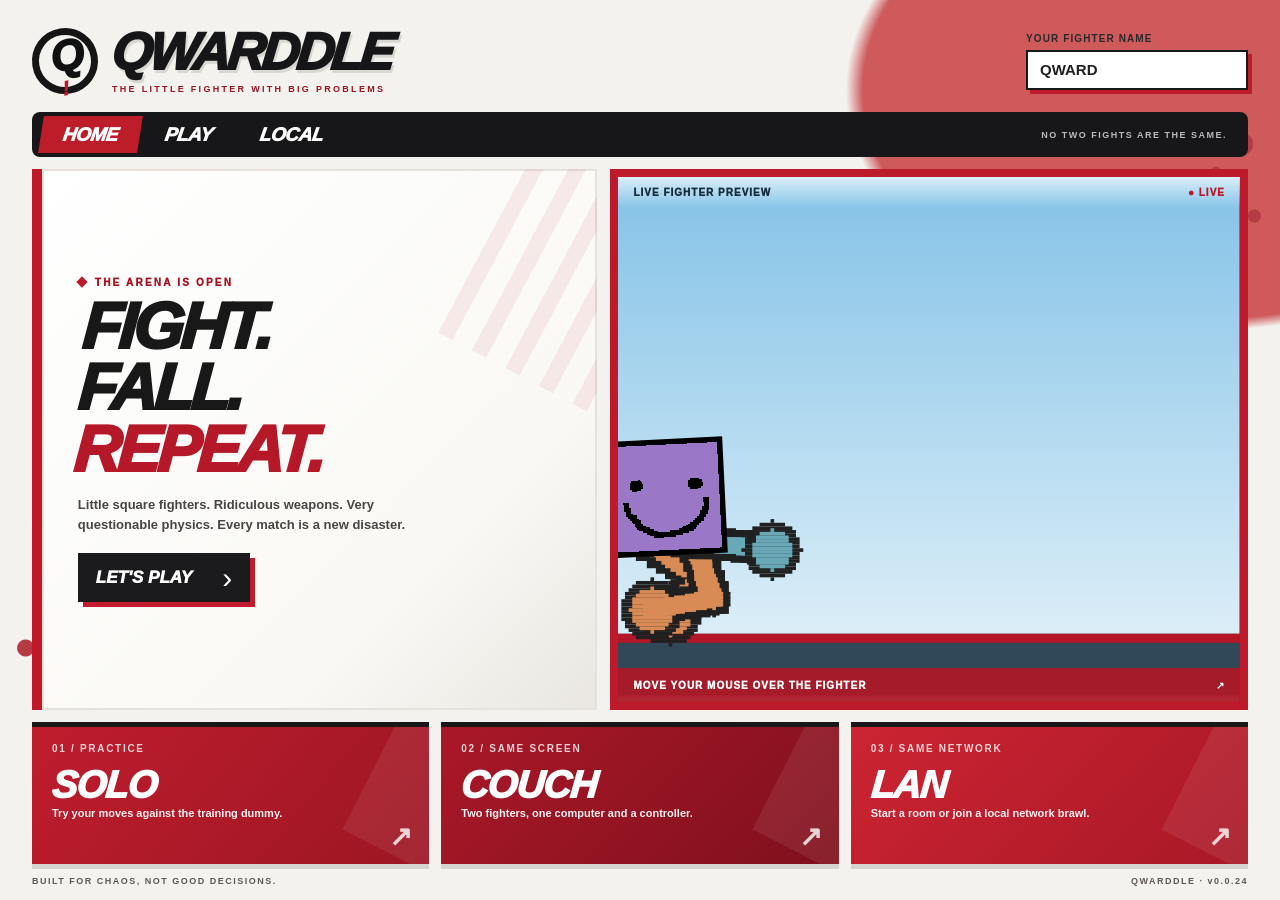
==== index.html @ f88a24ac "Refresh arcade menu and widen test plane with gradient sky and raised water" ====
<!doctype html>
<html lang="en">
<head>
  <meta charset="utf-8" />
  <meta name="viewport" content="width=device-width,initial-scale=1" />
  <title>QWARDDLE v0.0.24</title>
  <link rel="stylesheet" href="styles.css" />
  <link rel="stylesheet" href="menu-theme.css" />
</head>
<body>
  <canvas id="game" class="inactive"></canvas>


  <div id="menu" class="screenLayer menuLayer">
    <main class="menuShell">
      <header class="menuMasthead">
        <div class="menuIdentity">
          <span class="menuMark" aria-hidden="true">Q<span>!</span></span>
          <div>
            <div class="menuTitle">QWARDDLE</div>
            <div class="menuSubtitle">THE LITTLE FIGHTER WITH BIG PROBLEMS</div>
          </div>
        </div>
        <label class="nicknameField">
          <span>YOUR FIGHTER NAME</span>
          <input id="nicknameInput" type="text" maxlength="16" autocomplete="off" spellcheck="false" value="QWARD" />
        </label>
      </header>

      <nav class="menuNav" aria-label="Main navigation">
        <button id="menuHomeBtn" class="menuNavItem active" type="button" aria-current="page">HOME</button>
        <button id="playBtn" class="menuNavItem" type="button" data-i18n="ui.menu.play">PLAY</button>
        <button id="menuLocalBtn" class="menuNavItem" type="button">LOCAL</button>
        <span class="menuNavTag">NO TWO FIGHTS ARE THE SAME.</span>
      </nav>

      <section class="menuHero">
        <div class="menuHeroCopy">
          <p class="menuEyebrow"><span class="menuEyebrowDot"></span> THE ARENA IS OPEN</p>
          <h1>FIGHT.<br />FALL.<br /><span>REPEAT.</span></h1>
          <p class="menuHeroDescription">Little square fighters. Ridiculous weapons. Very questionable physics. Every match is a new disaster.</p>
          <button id="menuQuickPlayBtn" class="menuHeroAction" type="button">LET'S PLAY <span aria-hidden="true">›</span></button>
        </div>
        <section class="demoPanel" aria-label="Interactive fighter preview">
          <canvas id="menuDemo" aria-label="Animated Qwarddle fighter that follows your mouse"></canvas>
          <div class="demoTop"><span>LIVE FIGHTER PREVIEW</span><span class="demoLive">● LIVE</span></div>
          <div class="demoBottom">MOVE YOUR MOUSE OVER THE FIGHTER <span aria-hidden="true">↗</span></div>
        </section>
      </section>

      <section class="menuTiles" aria-label="Choose a way to fight">
        <button id="menuSoloBtn" class="menuTile" type="button">
          <span class="menuTileIndex">01 / PRACTICE</span>
          <span class="menuTileTitle">SOLO</span>
          <span class="menuTileDescription">Try your moves against the training dummy.</span>
          <span class="menuTileArrow" aria-hidden="true">↗</span>
        </button>
        <button id="menuCouchBtn" class="menuTile" type="button">
          <span class="menuTileIndex">02 / SAME SCREEN</span>
          <span class="menuTileTitle">COUCH</span>
          <span class="menuTileDescription">Two fighters, one computer and a controller.</span>
          <span class="menuTileArrow" aria-hidden="true">↗</span>
        </button>
        <button id="menuLanBtn" class="menuTile" type="button">
          <span class="menuTileIndex">03 / SAME NETWORK</span>
          <span class="menuTileTitle">LAN</span>
          <span class="menuTileDescription">Start a room or join a local network brawl.</span>
          <span class="menuTileArrow" aria-hidden="true">↗</span>
        </button>
      </section>

      <footer class="menuFooter"><span>BUILT FOR CHAOS, NOT GOOD DECISIONS.</span><span>QWARDDLE · v0.0.24</span></footer>
    </main>
  </div>

  <div id="modeScreen" class="screenLayer hidden">
    <main class="simpleScreen">
      <h1 data-i18n="ui.mode.title">PLAY</h1>
      <section class="modeGrid">
        <button id="singleBtn" class="modeCard available" data-i18n="ui.mode.solo">SOLO</button>
        <button id="localBtn" class="modeCard available" data-i18n="ui.mode.local">LOCAL</button>
        <button class="modeCard" disabled data-i18n="ui.mode.online">ONLINE</button>
      </section>
    </main>
  </div>

  <div id="localScreen" class="screenLayer hidden">
    <main class="simpleScreen">
      <h1>LOCAL</h1>
      <section class="localChoiceGrid">
        <button id="couchBtn" class="modeCard available">COUCH</button>
        <button id="lanBtn" class="modeCard available">LAN</button>
      </section>
      <p class="screenHint">COUCH uses one computer + controller. LAN uses two computers on the same network.</p>
    </main>
  </div>

  <div id="lanScreen" class="screenLayer hidden">
    <main class="lanShell">
      <header class="setupTop">
        <h1>LAN</h1>
        <button id="lanRefreshBtn" class="continueButton">REFRESH</button>
      </header>

      <section class="lanColumns">
        <section class="lanPanel">
          <h2>HOST GAME</h2>
          <label>ROOM NAME<input id="lanRoomName" maxlength="28" autocomplete="off" /></label>
          <label>PASSWORD <small>OPTIONAL</small><input id="lanHostPassword" maxlength="32" type="password" autocomplete="off" /></label>
          <button id="lanHostBtn" class="bigButton lanAction">HOST</button>
          <div id="lanHostStatus" class="lanStatus"></div>
        </section>

        <section class="lanPanel">
          <h2>JOIN GAME</h2>
          <label>PASSWORD <small>IF NEEDED</small><input id="lanJoinPassword" maxlength="32" type="password" autocomplete="off" /></label>
          <div id="lanRoomList" class="lanRoomList"></div>
          <div id="lanJoinStatus" class="lanStatus"></div>
        </section>
      </section>

      <p class="screenHint">Run <b>py lan_server.py</b> on the host, then open its printed LAN address on the second computer.</p>
    </main>
  </div>

  <div id="lanClientScreen" class="screenLayer hidden lanClientLayer">
    <video id="lanVideo" class="lanVideo" autoplay playsinline muted></video>
    <div class="lanClientHud">
      <span id="lanClientStatus">CONNECTING...</span>
      <span>WASD + MOUSE / LMB / RMB / Q / E</span>
    </div>
  </div>

  <div id="mapScreen" class="screenLayer hidden">
    <main class="mapShell">
      <header class="setupTop">
        <h1 data-i18n="ui.maps.title">MAP</h1>
        <button id="mapContinueBtn" class="continueButton" data-i18n="ui.maps.continue">CONTINUE</button>
      </header>
      <section id="mapItems" class="mapGrid"></section>
    </main>
  </div>

  <div id="customScreen" class="screenLayer hidden">
    <main class="customShell">
      <header class="customTop">
        <h1 data-i18n="ui.customize.title">CUSTOMIZE</h1>
        <button id="continueBtn" class="continueButton" data-i18n="ui.customize.continue">FIGHT</button>
      </header>

      <section class="customBody">
        <nav class="customTabs" aria-label="Customization categories">
          <button class="customTab active" data-tab="weapon" data-i18n="ui.customize.weapons">WEAPONS</button>
          <button class="customTab" data-tab="color" data-i18n="ui.customize.colors">COLORS</button>
          <button id="fighterSwitchBtn" class="customTab customFighterSwitch hidden" type="button">EDIT P2</button>
        </nav>

        <section class="customControls">
          <section id="customItems" class="customItems"></section>
          <aside id="weaponInfo" class="weaponInfo hidden"></aside>
        </section>

        <section class="customPreview"><canvas id="customDemo"></canvas></section>
      </section>
    </main>
  </div>

  <script src="src/utils.js"></script>
  <script src="src/config.js"></script>
  <script src="src/input/KeyboardInput.js"></script>
  <script src="src/input/PointerInput.js"></script>
  <script src="src/input/FighterController.js"></script>
  <script src="src/net/LanPeer.js"></script>
  <script src="src/world/MapRegistry.js"></script>
  <script src="src/world/Terrain.js"></script>
  <script src="src/player/ProceduralLeg.js"></script>
  <script src="src/player/ActiveBodySupport.js"></script>
  <script src="src/player/FloatingHand.js"></script>
  <script src="src/player/ProceduralArm.js"></script>
  <script src="src/combat/Balance.js"></script>
  <script src="src/combat/Weapon.js"></script>
  <script src="src/combat/Projectile.js"></script>
  <script src="src/combat/ProjectileSystem.js"></script>
  <script src="src/combat/WeaponMount.js"></script>
  <script src="src/combat/Revolver.js"></script>
  <script src="src/combat/Wand.js"></script>
  <script src="src/combat/Sake.js"></script>
  <script src="src/combat/Dagger.js"></script>
  <script src="src/combat/WeaponRegistry.js"></script>
  <script src="src/player/Player.js"></script>
  <script src="src/actors/Ragdoll.js"></script>
  <script src="src/game/FighterSlot.js"></script>
  <script src="src/game/RoundManager.js"></script>
  <script src="src/game/CameraEffects.js"></script>
  <script src="src/game/MenuDemo.js"></script>
  <script src="src/game/Language.js"></script>
  <script src="src/game/MapSelectionScreen.js"></script>
  <script src="src/game/CustomizationScreen.js"></script>
  <script src="src/game/Game.js"></script>
  <script src="src/game/App.js"></script>
  <script src="src/main.js"></script>
</body>
</html>
---- styles.css ----
:root{
  --bg:#343434;
  --game-cursor:url("data:image/svg+xml,%3Csvg xmlns='http://www.w3.org/2000/svg' width='20' height='20' viewBox='0 0 20 20'%3E%3Ccircle cx='10' cy='10' r='6.25' fill='%23ffffff' fill-opacity='.72' stroke='%23000000' stroke-width='2.2'/%3E%3C/svg%3E") 10 10,crosshair;
  --panel:#4a4a4a;
  --panel2:#626262;
  --light:#d6d6d6;
  --text:#f2f2f2;
  --dark:#1e1e1e;
}
*{box-sizing:border-box}
html,body{margin:0;height:100%;overflow:hidden;background:var(--bg);color:var(--text);font:14px Arial,Helvetica,sans-serif}
button{font:inherit;border:0;border-radius:0;color:inherit}
canvas,img{image-rendering:pixelated}
#game{position:fixed;inset:0;width:100vw;height:100vh;cursor:var(--game-cursor)}
#game.inactive{visibility:hidden}
.hidden{display:none!important}
.screenLayer{position:fixed;inset:0;z-index:20;background:var(--bg)}

/* beta menu */
.simpleMenu{height:100%;display:grid;grid-template-columns:minmax(380px,440px) minmax(420px,720px);gap:42px;align-items:center;justify-content:center;padding:36px}
.menuLeft{display:flex;flex-direction:column;gap:18px;min-width:0}
.menuTitle{font-size:clamp(44px,4vw,58px);font-weight:900;letter-spacing:-3px;line-height:.85;white-space:nowrap}
.nicknameField{display:flex;flex-direction:column;gap:6px;font-size:10px;font-weight:900;letter-spacing:1px;color:#bdbdbd}
.nicknameField input,.lanPanel input{height:42px;border:0;border-radius:0;background:#222;color:#f2f2f2;padding:0 10px;font:14px Arial,Helvetica,sans-serif;outline:2px solid #5a5a5a;outline-offset:-2px}
.nicknameField input:focus,.lanPanel input:focus{outline-color:#d8d8d8}
.bigButton{height:72px;background:#aaa;color:#202020;font-size:24px;font-weight:900;cursor:pointer}
.bigButton:hover{background:#d7d7d7}
.demoPanel{height:min(62vh,520px);background:#292929;overflow:hidden}
.demoPanel canvas,#customDemo{display:block;width:100%;height:100%}

/* mode */
.simpleScreen{width:min(760px,92vw);margin:0 auto;padding-top:14vh}
.simpleScreen h1,.customTop h1,.setupTop h1{margin:0 0 22px;font-size:42px;font-weight:900;letter-spacing:-1px}
.modeGrid{display:grid;grid-template-columns:repeat(3,1fr);gap:8px}
.modeCard{aspect-ratio:1;background:#595959;font-size:20px;font-weight:900;cursor:pointer}
.modeCard.available{background:#aaa;color:#202020}
.modeCard.available:hover{background:#ddd}
.modeCard:disabled{color:#858585;cursor:not-allowed}
.localChoiceGrid{display:grid;grid-template-columns:repeat(2,1fr);gap:8px}
.screenHint{margin:14px 0 0;color:#aaa;font-size:12px;line-height:1.45}
.lanShell{width:min(980px,94vw);height:100%;margin:0 auto;padding:30px 0;display:grid;grid-template-rows:auto minmax(0,1fr) auto;gap:18px}
.lanColumns{display:grid;grid-template-columns:repeat(2,minmax(0,1fr));gap:12px;min-height:0}
.lanPanel{background:#464646;padding:16px;display:flex;flex-direction:column;gap:12px;min-height:0}
.lanPanel h2{margin:0 0 4px;font-size:20px}
.lanPanel label{display:flex;flex-direction:column;gap:6px;font-size:10px;font-weight:900;letter-spacing:.8px;color:#c7c7c7}
.lanPanel small{font-size:8px;color:#8d8d8d}
.lanAction{height:52px;font-size:17px;margin-top:2px}
.lanStatus{min-height:18px;font:11px monospace;color:#d7d7d7}
.lanRoomList{display:flex;flex-direction:column;gap:7px;min-height:120px;overflow:auto}
.lanRoom{display:grid;grid-template-columns:minmax(0,1fr) auto;gap:10px;align-items:center;background:#565656;padding:10px}
.lanRoom:hover{background:#666}
.lanRoomTitle{font-size:12px;font-weight:900}
.lanRoomMeta{font-size:9px;color:#bcbcbc;margin-top:3px}
.lanJoinBtn{height:34px;padding:0 12px;background:#c7c7c7;color:#202020;font-size:11px;font-weight:900;cursor:pointer}
.lanJoinBtn:disabled{background:#777;color:#aaa;cursor:not-allowed}
.lanClientLayer{background:#111}
.lanVideo{position:absolute;inset:0;width:100%;height:100%;object-fit:contain;background:#111;cursor:var(--game-cursor)}
.lanClientHud{position:absolute;left:12px;right:12px;top:10px;display:flex;justify-content:space-between;gap:14px;pointer-events:none;font:11px monospace;color:#f2f2f2;text-shadow:2px 2px #111}

/* map selection */
.mapShell{width:min(980px,94vw);height:100%;margin:0 auto;padding:30px 0;display:grid;grid-template-rows:auto minmax(0,1fr);gap:18px}
.setupTop{display:flex;align-items:center;justify-content:space-between}
.setupTop h1{margin:0}
.mapGrid{display:grid;grid-template-columns:repeat(2,minmax(0,1fr));gap:12px;align-content:start}
.mapCard{background:#505050;padding:10px;text-align:left;cursor:pointer}
.mapCard:hover{background:#696969}
.mapCard.selected{outline:4px solid #ddd;outline-offset:-4px;background:#5d5d5d}
.mapThumb{display:block;width:100%;height:auto;background:#242a30}
.mapName{font-size:15px;font-weight:900;padding:10px 2px 2px}

/* customization */
.customShell{width:min(1120px,94vw);height:100%;margin:0 auto;padding:30px 0;display:grid;grid-template-rows:auto minmax(0,1fr);gap:18px}
.customTop{display:flex;align-items:center;justify-content:space-between}
.customTop h1{margin:0}
.continueButton{height:52px;min-width:150px;padding:0 24px;background:#b9b9b9;color:#202020;font-size:18px;font-weight:900;cursor:pointer}
.continueButton:hover{background:#e0e0e0}
.customBody{min-height:0;display:grid;grid-template-columns:102px 330px minmax(0,1fr);gap:10px}
.customTabs{display:flex;flex-direction:column;gap:7px;height:100%}
.customTab{height:66px;background:#575757;font-size:12px;font-weight:900;cursor:pointer}
.customTab.active{background:#ddd;color:#202020}
.customTab:hover{background:#aaa;color:#202020}
.customFighterSwitch{margin-top:auto}
.customControls{position:relative;align-self:start;min-height:120px}
.customItems{padding:0;min-height:0}
.customPreview{min-height:0;background:#292929;overflow:hidden}

/* weapon picker */
.weaponGrid{display:grid;grid-template-columns:repeat(3,96px);gap:9px;align-content:start}
.weaponTile{width:96px;height:96px;background:#5d5d5d;display:flex;align-items:center;justify-content:center;cursor:pointer;position:relative;overflow:visible}
.weaponTile.selected{outline:3px solid #ddd;outline-offset:-3px}
.weaponTile:hover{background:#818181;z-index:5}
.weaponTileSprite{display:block;max-width:68px;max-height:68px;pointer-events:none;transition:transform .08s linear}
.weaponTile:hover .weaponTileSprite,.weaponTile:focus .weaponTileSprite{transform:scale(1.28)}
.weaponInfo{position:fixed;left:0;top:0;width:270px;background:#202020;padding:11px;z-index:40;pointer-events:none}
.weaponInfoTitle{font-size:16px;font-weight:900;margin-bottom:5px}
.weaponInfoDescription{font-size:10px;line-height:1.3;color:#bbb;margin-bottom:9px}
.weaponInfoLabel{font-size:10px;font-weight:900;letter-spacing:1.2px;color:#8f8f8f;margin-bottom:7px}
.moveRow{display:grid;grid-template-columns:64px 1fr;gap:8px;padding:6px 0;border-top:1px solid #3d3d3d}
.moveInput{font-size:10px;font-weight:900;color:#ddd}
.moveRow strong{font-size:12px}
.moveDescription{font-size:9px;line-height:1.3;color:#aaa;margin-top:2px}

/* colors */
.itemCard{min-height:48px;background:#5d5d5d;color:#ddd;font-weight:900;font-size:11px;padding:8px;cursor:pointer}
.itemCard.selected{background:#ddd;color:#222}
.partSelector{display:grid;grid-template-columns:repeat(3,1fr);gap:6px;margin-bottom:10px}
.swatchGrid{display:grid;grid-template-columns:repeat(5,52px);gap:7px}
.swatch{width:52px;height:52px;cursor:pointer;position:relative}
.swatch.selected::after{content:"";position:absolute;inset:36%;background:#fff;mix-blend-mode:difference}

@media(max-width:850px){
  .simpleMenu{grid-template-columns:minmax(220px,300px) minmax(0,1fr);padding:18px;gap:18px}.menuTitle{font-size:42px;white-space:normal}
  .customShell{width:97vw;padding:14px 0}.customBody{grid-template-columns:82px 270px 1fr}
  .weaponGrid{grid-template-columns:repeat(2,96px)}.weaponInfo{width:250px}
  .swatchGrid{grid-template-columns:repeat(4,48px)}.swatch{width:48px;height:48px}
}

.weaponPlaceholder{width:64px;height:28px;position:relative;background:#c2c2c2}
.weaponPlaceholder::after{content:"";position:absolute;right:-16px;top:8px;width:20px;height:12px;background:#9b9b9b}
.weaponPlaceholder::before{content:"";position:absolute;left:10px;bottom:-15px;width:14px;height:20px;background:#8b8b8b}
@media(max-width:850px){.mapGrid{grid-template-columns:1fr}}

@media(max-width:760px){
  .lanColumns{grid-template-columns:1fr}
  .lanShell{overflow:auto}
  .localChoiceGrid{grid-template-columns:1fr}
}
---- menu-theme.css ----
/* QWARDDLE arcade menu theme: layout and presentation only.
   The original screen, canvas, and simulation architecture remains intact. */
#menu, #modeScreen, #localScreen, #lanScreen, #mapScreen, #customScreen {
  background:#f3f2ee;
  color:#202023;
}
#menu { overflow-y:auto; }
.menuLayer { isolation:isolate; }
.menuLayer::before {
  content:"";position:fixed;inset:0;z-index:-1;pointer-events:none;opacity:.82;
  background:
    radial-gradient(circle at 97% 16%,#aa1420 0 11px,transparent 12px),
    radial-gradient(circle at 95% 19%,#aa1420 0 4px,transparent 5px),
    radial-gradient(circle at 98% 24%,#aa1420 0 6px,transparent 7px),
    radial-gradient(circle at 2% 72%,#aa1420 0 8px,transparent 9px),
    radial-gradient(circle at 3% 68%,#aa1420 0 3px,transparent 4px),
    radial-gradient(ellipse at 94% 10%,#c6393d 0 20%,transparent 21%);
}
.menuShell {
  position:relative;z-index:1;
  width:min(1220px,calc(100% - 64px));min-height:100%;margin:0 auto;
  padding:22px 0 14px;display:grid;grid-template-rows:auto 45px minmax(285px,1fr) auto auto;gap:12px;
}
.menuMasthead {display:flex;align-items:center;justify-content:space-between;gap:24px;min-height:78px}
.menuIdentity{display:flex;align-items:center;gap:14px;min-width:0}
.menuMark{
  display:grid;place-items:center;flex:0 0 66px;height:66px;
  color:#111;border:7px solid #151515;border-radius:50%;
  font-size:43px;font-weight:1000;font-style:italic;letter-spacing:-5px;line-height:1;
  transform:rotate(-9deg);
}
.menuMark span{font-size:20px;color:#bd1727;align-self:start;margin-left:-7px;letter-spacing:0}
#menu .menuTitle{color:#161619;font:italic 1000 clamp(36px,4.1vw,64px)/.9 Arial,Helvetica,sans-serif;letter-spacing:-3.3px;transform:skewX(-6deg);white-space:nowrap;text-shadow:2px 3px 0 #d8d7d1}
.menuSubtitle{font-size:9px;font-weight:900;letter-spacing:2.3px;margin-top:8px;color:#991524}
#menu .nicknameField{width:222px;flex-shrink:0;color:#292929;font-weight:900;font-size:10px;letter-spacing:1.1px}
#menu .nicknameField input {
  height:40px;color:#202020;background:#fff;border:2px solid #191919;
  outline:0;box-shadow:4px 4px 0 #be1c2c;
  padding:0 12px;font-size:15px;font-weight:800;
}
#menu .nicknameField input:focus{outline:2px solid #ba1d2b;outline-offset:3px}
.menuNav{height:45px;display:flex;align-items:stretch;gap:3px;padding:4px 9px;background:#171719;border-radius:8px;overflow:hidden}
.menuNavItem{padding:0 22px;background:transparent;color:#fff;font-size:19px;font-style:italic;font-weight:1000;letter-spacing:-.4px;cursor:pointer;transform:skewX(-9deg);transition:background .12s,color .12s}
.menuNavItem:hover,.menuNavItem:focus-visible{background:#84202a}
.menuNavItem.active{background:#bd1c29;color:#fff}
.menuNavTag{margin-left:auto;align-self:center;color:#bbb;font-size:9px;font-weight:900;letter-spacing:1.5px;white-space:nowrap;padding-right:12px}
.menuHero{display:grid;grid-template-columns:.94fr 1.06fr;gap:13px;min-height:285px;min-width:0}
.menuHeroCopy{
  position:relative;overflow:hidden;padding:clamp(18px,2.8vw,38px);
  border-left:10px solid #be1829;background:linear-gradient(135deg,#fff 0%,#f9f8f4 72%,#e9e6e0 100%);
  display:flex;flex-direction:column;justify-content:center;align-items:flex-start;
  box-shadow:inset 0 0 0 2px #e5e2dc;
}
.menuHeroCopy::after{
  content:"";position:absolute;pointer-events:none;width:210px;height:300px;
  top:-80px;right:-90px;transform:rotate(28deg);
  background:repeating-linear-gradient(90deg,transparent 0 22px,rgba(182,21,39,.075) 22px 38px);
}
.menuEyebrow{display:flex;align-items:center;gap:9px;margin:0 0 8px;font-size:10px;font-weight:1000;letter-spacing:2.2px;color:#a61425}
.menuEyebrowDot{height:8px;width:8px;background:#bc1c29;transform:rotate(45deg)}
.menuHeroCopy h1{position:relative;margin:0;font-size:clamp(43px,5.1vw,75px);font-style:italic;font-weight:1000;line-height:.94;letter-spacing:-3.5px;transform:skewX(-4deg);color:#181818}
.menuHeroCopy h1 span{color:#b51829}
.menuHeroDescription{position:relative;max-width:350px;margin:15px 0 19px;color:#4a4544;font-size:13px;font-weight:600;line-height:1.5}
.menuHeroAction{min-height:49px;position:relative;display:flex;align-items:center;justify-content:space-between;gap:30px;padding:0 18px;background:#1b1b1d;color:#fff;font-size:17px;font-style:italic;font-weight:1000;cursor:pointer;box-shadow:5px 5px 0 #c21b2e;transition:transform .12s,box-shadow .12s}
.menuHeroAction span{font-size:30px;font-style:normal;font-weight:400;line-height:.7}
.menuHeroAction:hover{transform:translate(2px,2px);box-shadow:3px 3px 0 #c21b2e}
.menuHeroAction:focus-visible{outline:3px solid #c21b2e;outline-offset:4px}
#menu .demoPanel{
  position:relative;min-width:0;min-height:260px;height:auto;overflow:hidden;
  background:#a9d6eb;border:8px solid #bd1b2b;box-shadow:inset 0 0 0 3px #151515;
}
#menu .demoPanel canvas{position:absolute;inset:0;display:block;width:100%;height:100%}
.demoTop,.demoBottom{position:absolute;left:0;right:0;z-index:2;pointer-events:none;display:flex;align-items:center;justify-content:space-between;gap:8px;padding:10px 15px;font-size:10px;font-weight:1000;letter-spacing:1px}
.demoTop{top:0;color:#172c3a;background:linear-gradient(#f1f9fdcc,transparent)}
.demoLive{color:#b71b2a}
.demoBottom{bottom:0;color:#fff;background:#ad1927f0;min-height:34px}
.menuTiles{display:grid;grid-template-columns:repeat(3,minmax(0,1fr));gap:12px}
.menuTile{
  min-width:0;min-height:142px;position:relative;overflow:hidden;
  padding:16px 20px;display:flex;align-items:flex-start;flex-direction:column;text-align:left;
  border-top:5px solid #181719;background:linear-gradient(130deg,#bf1d2e,#9c1623);
  color:#fff;cursor:pointer;box-shadow:0 5px 0 #d7d4d0;transition:transform .13s,filter .13s;
}
.menuTile:nth-child(2){background:linear-gradient(135deg,#aa1829,#7f101c)}
.menuTile:nth-child(3){background:linear-gradient(135deg,#cc2432,#a91827)}
.menuTile::after{content:"";position:absolute;width:120px;height:190px;right:-70px;top:-50px;background:#ffffff13;transform:rotate(27deg);pointer-events:none}
.menuTile:hover{transform:translateY(-4px);filter:brightness(1.1)}
.menuTile:focus-visible{outline:3px solid #171719;outline-offset:3px}
.menuTileIndex{font-size:10px;letter-spacing:1.7px;font-weight:900;opacity:.8}
.menuTileTitle{margin:13px 0 3px;font:italic 1000 clamp(27px,3vw,40px)/.95 Arial,Helvetica,sans-serif;letter-spacing:-1px;transform:skewX(-5deg)}
.menuTileDescription{font-size:11px;line-height:1.4;max-width:235px;font-weight:600;opacity:.94}
.menuTileArrow{position:absolute;right:17px;bottom:11px;font-size:28px;font-weight:700;opacity:.8}
.menuFooter{display:flex;justify-content:space-between;align-items:center;gap:10px;color:#5f5857;font-size:9px;font-weight:900;letter-spacing:1.5px}

/* Keep the rest of the game setup screens visually related to the menu. */
#modeScreen,#localScreen,#mapScreen,#lanScreen,#customScreen{background-image:linear-gradient(155deg,#fff 0%,#f0efea 70%,#e8e4de 100%);overflow-y:auto}
.simpleScreen h1,.customTop h1,.setupTop h1{font-style:italic;letter-spacing:-2px}
.modeCard,.customTab,.mapCard,.itemCard,.weaponTile{transition:background .12s,transform .12s}
.modeCard{background:#232124;color:#f8f6f3;border-top:6px solid #a81a29}
.modeCard.available{background:#a81827;color:#fff}
.modeCard.available:hover{background:#d02735;color:#fff;transform:translateY(-3px)}
.modeCard:disabled{background:#d5d2cd;color:#85817c;border-top-color:#aaa5a0}
.continueButton,.bigButton,.lanJoinBtn{background:#b51b2b;color:#fff}
.continueButton:hover,.bigButton:hover,.lanJoinBtn:hover{background:#d12a38;color:#fff}
.lanPanel{background:#28262a;color:#fff;border-top:5px solid #b51b2b}
.lanRoom{background:#3c383b}
.lanRoom:hover{background:#50484a}
.lanRoomList{scrollbar-color:#b31a2a #333}
.screenHint{color:#585252}
.mapCard{background:#e3dfd9;color:#171719}
.mapCard:hover{background:#d9d2ca}
.mapCard.selected{background:#efd6d8;outline:4px solid #b51b2b}
.customTab{background:#e0dcd7;color:#1e1e1e}
.customTab.active,.customTab:hover{background:#b51b2b;color:#fff}
.weaponTile{background:#ddd8d1}
.weaponTile.selected{outline:3px solid #b51b2b}
.weaponTile:hover{background:#f0dfdc}
.itemCard{background:#ded9d2;color:#282525}
.itemCard.selected{background:#b51b2b;color:#fff}
.customPreview{border:6px solid #b51b2b}
.nicknameField input:focus-visible,.continueButton:focus-visible,.bigButton:focus-visible,.modeCard:focus-visible{outline:3px solid #171719;outline-offset:2px}
@media(max-width:900px){
  .menuShell{width:calc(100% - 36px);padding:18px 0 14px;grid-template-rows:auto 45px minmax(270px,1fr) auto auto}
  .menuNavTag{display:none}
  .menuHeroCopy{padding:22px}
  .menuHeroCopy h1{font-size:clamp(40px,6vw,62px)}
  .menuTile{padding:14px;min-height:145px}
}
@media(max-width:690px){
  .menuShell{display:flex;flex-direction:column;min-height:100%;gap:12px;padding:18px 0}
  .menuMasthead{align-items:flex-start;flex-wrap:wrap;gap:14px}
  .menuMark{width:54px;height:54px;flex-basis:54px;font-size:34px;border-width:6px}
  #menu .menuTitle{font-size:clamp(32px,9vw,49px)}
  .menuSubtitle{font-size:8px;letter-spacing:1.2px}
  #menu .nicknameField{width:100%;max-width:340px}
  .menuHero{display:flex;flex-direction:column;gap:12px}
  .menuHeroCopy{min-height:310px}
  .menuHeroCopy h1{font-size:clamp(52px,12vw,72px)}
  #menu .demoPanel{height:290px;min-height:290px}
  .menuTiles{grid-template-columns:1fr;gap:9px}
  .menuTile{min-height:119px;padding:12px 18px}
  .menuTileTitle{font-size:32px;margin:8px 0 3px}
  .menuFooter{flex-wrap:wrap}
}
@media(max-height:680px) and (min-width:691px){
  .menuShell{min-height:680px}
}
@media(prefers-reduced-motion:reduce){
  .menuTile,.menuHeroAction,.modeCard{transition:none}
}
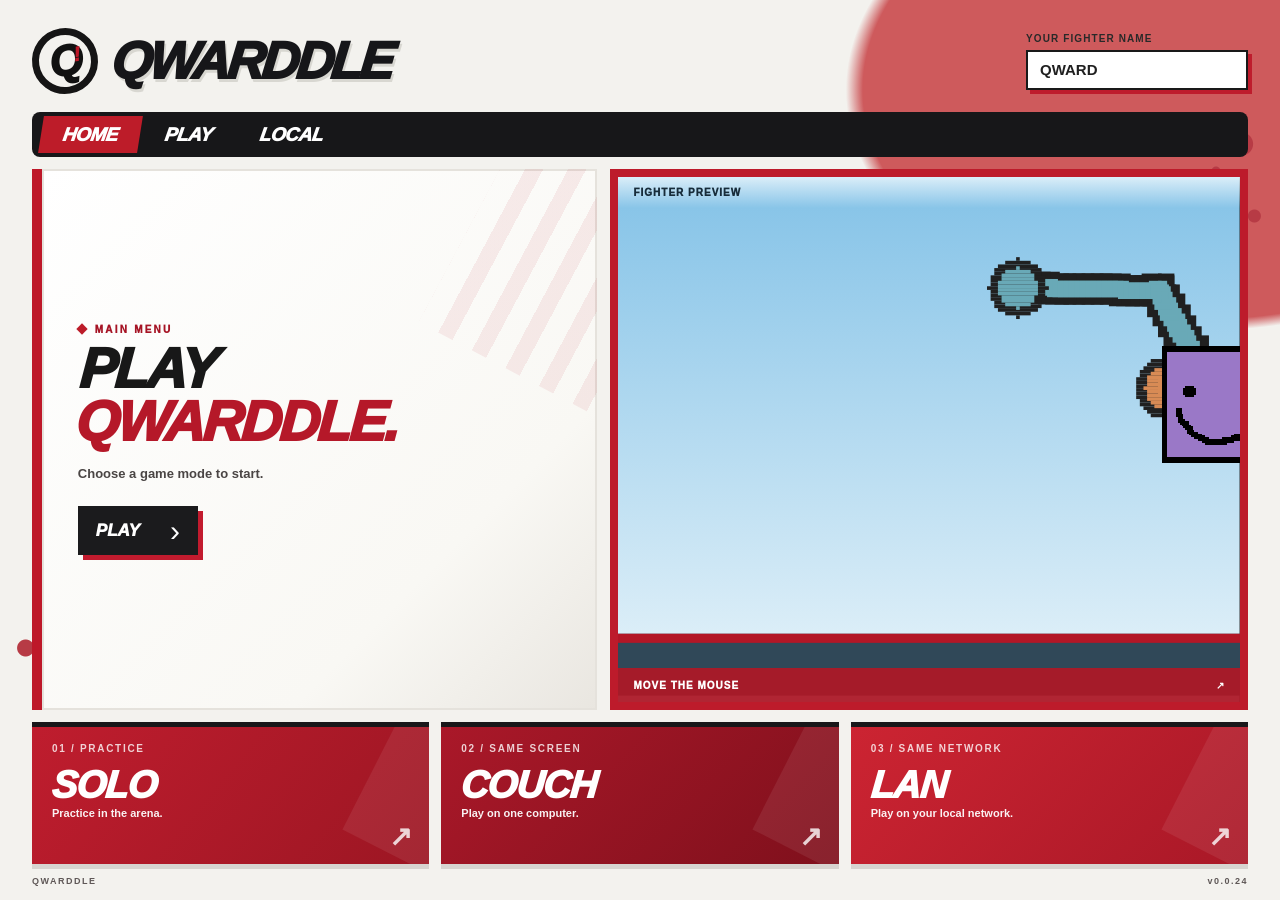
==== commit d80c1564: "Simplify menu copy, bound arena at shoreline and relax impact ragdolls" ====
--- a/index.html
+++ b/index.html
@@ -18,7 +18,7 @@
           <span class="menuMark" aria-hidden="true">Q<span>!</span></span>
           <div>
             <div class="menuTitle">QWARDDLE</div>
-            <div class="menuSubtitle">THE LITTLE FIGHTER WITH BIG PROBLEMS</div>
+            
           </div>
         </div>
         <label class="nicknameField">
@@ -31,20 +31,20 @@
         <button id="menuHomeBtn" class="menuNavItem active" type="button" aria-current="page">HOME</button>
         <button id="playBtn" class="menuNavItem" type="button" data-i18n="ui.menu.play">PLAY</button>
         <button id="menuLocalBtn" class="menuNavItem" type="button">LOCAL</button>
-        <span class="menuNavTag">NO TWO FIGHTS ARE THE SAME.</span>
+        
       </nav>
 
       <section class="menuHero">
         <div class="menuHeroCopy">
-          <p class="menuEyebrow"><span class="menuEyebrowDot"></span> THE ARENA IS OPEN</p>
-          <h1>FIGHT.<br />FALL.<br /><span>REPEAT.</span></h1>
-          <p class="menuHeroDescription">Little square fighters. Ridiculous weapons. Very questionable physics. Every match is a new disaster.</p>
-          <button id="menuQuickPlayBtn" class="menuHeroAction" type="button">LET'S PLAY <span aria-hidden="true">›</span></button>
+          <p class="menuEyebrow"><span class="menuEyebrowDot"></span> MAIN MENU</p>
+          <h1>PLAY<br /><span>QWARDDLE.</span></h1>
+          <p class="menuHeroDescription">Choose a game mode to start.</p>
+          <button id="menuQuickPlayBtn" class="menuHeroAction" type="button">PLAY <span aria-hidden="true">›</span></button>
         </div>
         <section class="demoPanel" aria-label="Interactive fighter preview">
           <canvas id="menuDemo" aria-label="Animated Qwarddle fighter that follows your mouse"></canvas>
-          <div class="demoTop"><span>LIVE FIGHTER PREVIEW</span><span class="demoLive">● LIVE</span></div>
-          <div class="demoBottom">MOVE YOUR MOUSE OVER THE FIGHTER <span aria-hidden="true">↗</span></div>
+          <div class="demoTop"><span>FIGHTER PREVIEW</span></div>
+          <div class="demoBottom">MOVE THE MOUSE <span aria-hidden="true">↗</span></div>
         </section>
       </section>
 
@@ -52,24 +52,24 @@
         <button id="menuSoloBtn" class="menuTile" type="button">
           <span class="menuTileIndex">01 / PRACTICE</span>
           <span class="menuTileTitle">SOLO</span>
-          <span class="menuTileDescription">Try your moves against the training dummy.</span>
+          <span class="menuTileDescription">Practice in the arena.</span>
           <span class="menuTileArrow" aria-hidden="true">↗</span>
         </button>
         <button id="menuCouchBtn" class="menuTile" type="button">
           <span class="menuTileIndex">02 / SAME SCREEN</span>
           <span class="menuTileTitle">COUCH</span>
-          <span class="menuTileDescription">Two fighters, one computer and a controller.</span>
+          <span class="menuTileDescription">Play on one computer.</span>
           <span class="menuTileArrow" aria-hidden="true">↗</span>
         </button>
         <button id="menuLanBtn" class="menuTile" type="button">
           <span class="menuTileIndex">03 / SAME NETWORK</span>
           <span class="menuTileTitle">LAN</span>
-          <span class="menuTileDescription">Start a room or join a local network brawl.</span>
+          <span class="menuTileDescription">Play on your local network.</span>
           <span class="menuTileArrow" aria-hidden="true">↗</span>
         </button>
       </section>
 
-      <footer class="menuFooter"><span>BUILT FOR CHAOS, NOT GOOD DECISIONS.</span><span>QWARDDLE · v0.0.24</span></footer>
+      <footer class="menuFooter"><span>QWARDDLE</span><span>v0.0.24</span></footer>
     </main>
   </div>
 
--- a/menu-theme.css
+++ b/menu-theme.css
@@ -24,12 +24,12 @@
 .menuMasthead {display:flex;align-items:center;justify-content:space-between;gap:24px;min-height:78px}
 .menuIdentity{display:flex;align-items:center;gap:14px;min-width:0}
 .menuMark{
-  display:grid;place-items:center;flex:0 0 66px;height:66px;
+  display:flex;align-items:center;justify-content:center;flex:0 0 66px;height:66px;
   color:#111;border:7px solid #151515;border-radius:50%;
   font-size:43px;font-weight:1000;font-style:italic;letter-spacing:-5px;line-height:1;
   transform:rotate(-9deg);
 }
-.menuMark span{font-size:20px;color:#bd1727;align-self:start;margin-left:-7px;letter-spacing:0}
+.menuMark span{font-size:20px;color:#bd1727;align-self:flex-start;margin-top:11px;margin-left:-3px;letter-spacing:0}
 #menu .menuTitle{color:#161619;font:italic 1000 clamp(36px,4.1vw,64px)/.9 Arial,Helvetica,sans-serif;letter-spacing:-3.3px;transform:skewX(-6deg);white-space:nowrap;text-shadow:2px 3px 0 #d8d7d1}
 .menuSubtitle{font-size:9px;font-weight:900;letter-spacing:2.3px;margin-top:8px;color:#991524}
 #menu .nicknameField{width:222px;flex-shrink:0;color:#292929;font-weight:900;font-size:10px;letter-spacing:1.1px}
@@ -148,3 +148,9 @@
 @media(prefers-reduced-motion:reduce){
   .menuTile,.menuHeroAction,.modeCard{transition:none}
 }
+
+/* Minimal copy pass: keep the Toribash-inspired structure, not the slogans. */
+#menu .menuHeroCopy h1{font-size:clamp(40px,4.4vw,65px);letter-spacing:-2.5px;overflow-wrap:anywhere}
+#menu .menuHeroDescription{margin:15px 0 23px}
+#menu .menuSubtitle:empty{display:none}
+#menu .menuNavTag:empty{display:none}
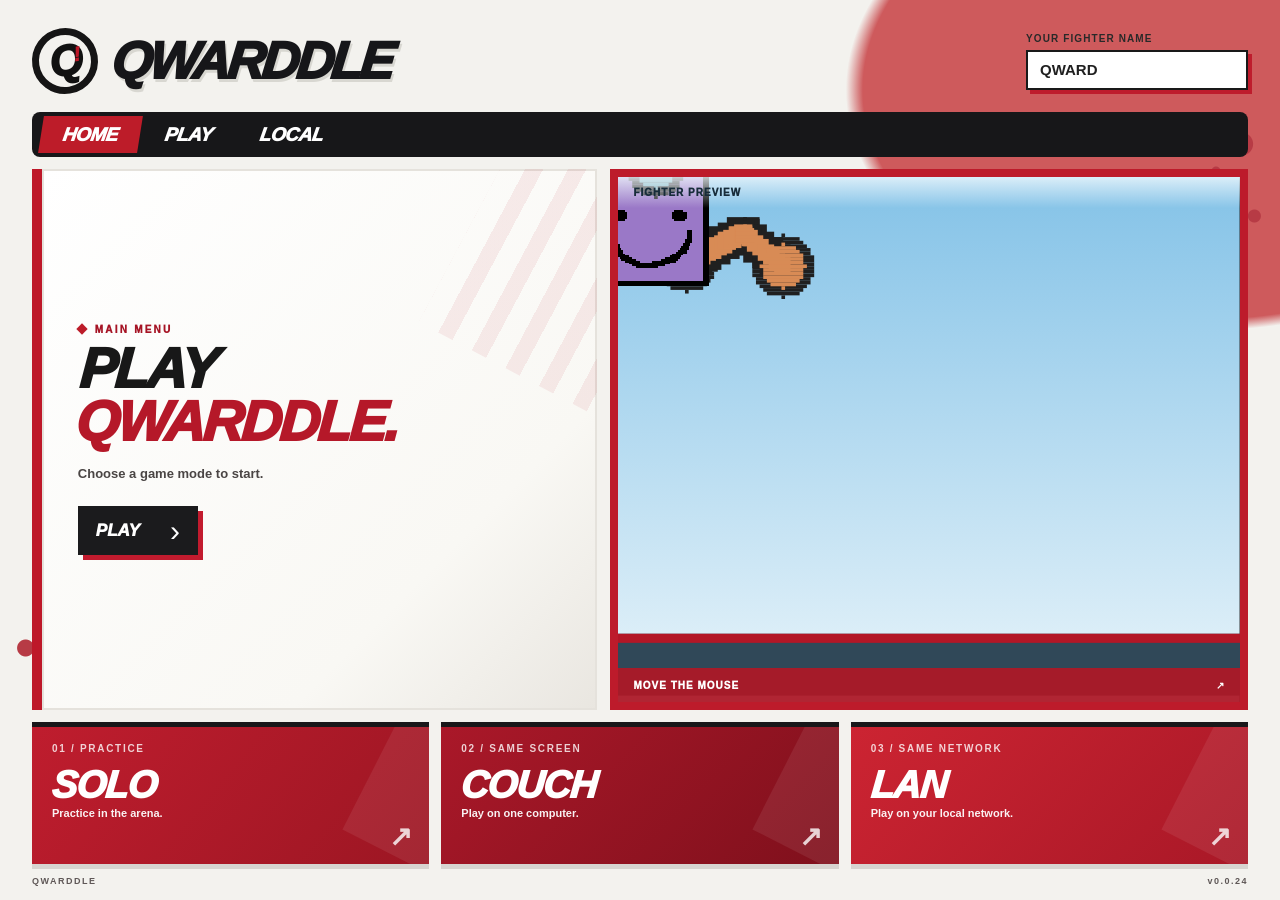
==== commit d37abd4f: "Mushroom M1-M3: integrate index.html" ====
--- a/index.html
+++ b/index.html
@@ -9,6 +9,7 @@
 </head>
 <body>
   <canvas id="game" class="inactive"></canvas>
+  <div id="dizzyOverlay" class="dizzyOverlay" aria-hidden="true"></div>
 
 
   <div id="menu" class="screenLayer menuLayer">
@@ -125,6 +126,7 @@
 
   <div id="lanClientScreen" class="screenLayer hidden lanClientLayer">
     <video id="lanVideo" class="lanVideo" autoplay playsinline muted></video>
+    <div id="lanDizzyOverlay" class="dizzyOverlay lanDizzyOverlay" aria-hidden="true"></div>
     <div class="lanClientHud">
       <span id="lanClientStatus">CONNECTING...</span>
       <span>WASD + MOUSE / LMB / RMB / Q / E</span>
@@ -186,6 +188,7 @@
   <script src="src/combat/Wand.js"></script>
   <script src="src/combat/Sake.js"></script>
   <script src="src/combat/Dagger.js"></script>
+  <script src="src/combat/Mushroom.js"></script>
   <script src="src/combat/WeaponRegistry.js"></script>
   <script src="src/player/Player.js"></script>
   <script src="src/actors/Ragdoll.js"></script>
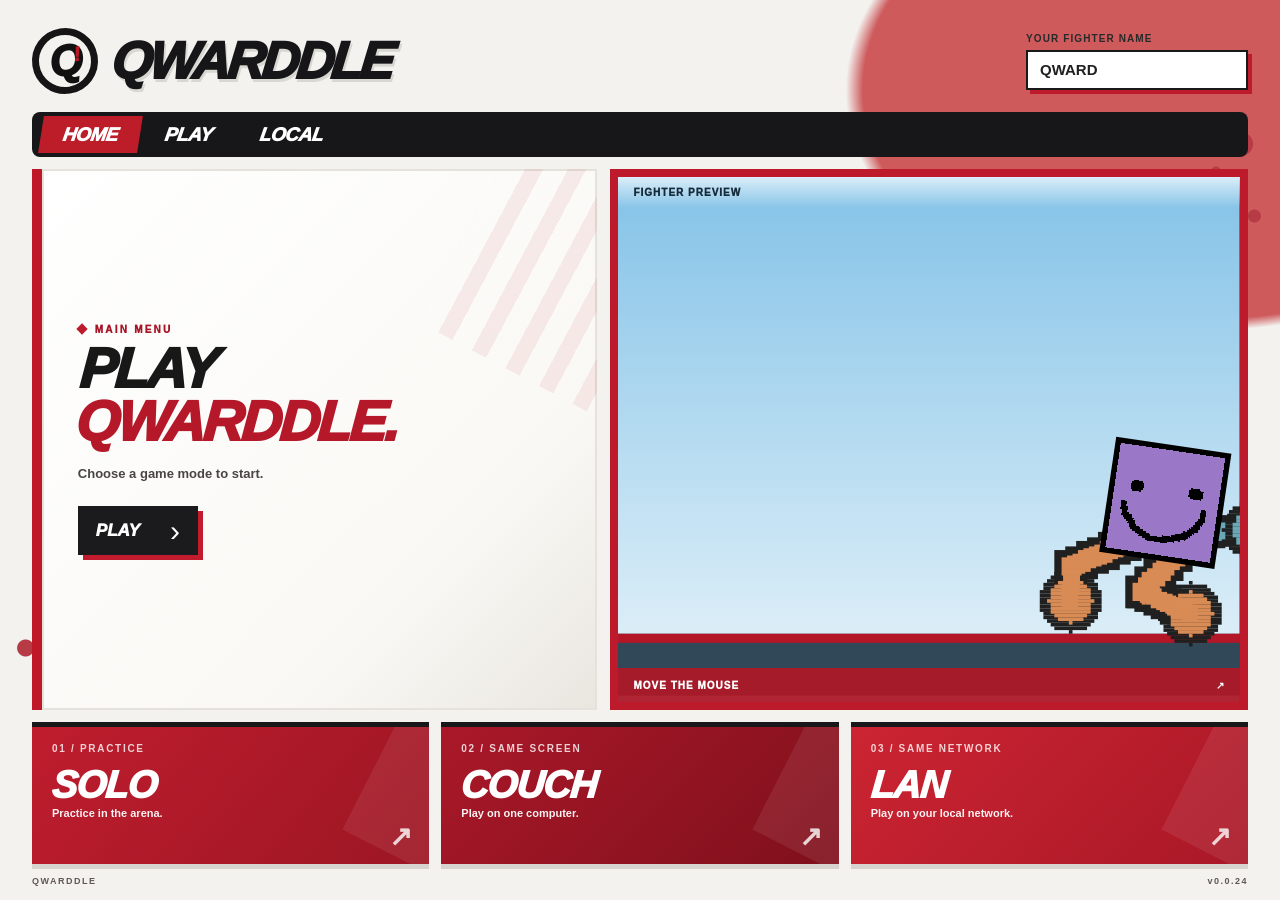
==== commit 8d18386a: "Add VS CPU setup and CPUController script to menu" ====
--- a/index.html
+++ b/index.html
@@ -79,9 +79,29 @@
       <h1 data-i18n="ui.mode.title">PLAY</h1>
       <section class="modeGrid">
         <button id="singleBtn" class="modeCard available" data-i18n="ui.mode.solo">SOLO</button>
+        <button id="vsCpuBtn" class="modeCard available" type="button">VS CPU</button>
         <button id="localBtn" class="modeCard available" data-i18n="ui.mode.local">LOCAL</button>
-        <button class="modeCard" disabled data-i18n="ui.mode.online">ONLINE</button>
-      </section>
+      </section>
+      <section id="cpuSettings" class="cpuSettings hidden" aria-label="CPU opponent settings">
+        <label>DIFFICULTY
+          <select id="cpuDifficulty">
+            <option value="easy">EASY</option>
+            <option value="normal" selected>NORMAL</option>
+            <option value="hard">HARD</option>
+          </select>
+        </label>
+        <label>CPU WEAPON
+          <select id="cpuWeapon">
+            <option value="mushroom" selected>MUSHROOM</option>
+            <option value="revolver">REVOLVER</option>
+            <option value="wand">WAND</option>
+            <option value="sake">SAKE</option>
+            <option value="dagger">DAGGER</option>
+          </select>
+        </label>
+        <button id="cpuStartBtn" class="continueButton" type="button">FIGHT CPU</button>
+      </section>
+      <p class="screenHint">SOLO: training dummy. VS CPU: an opponent that moves and fights.</p>
     </main>
   </div>
 
@@ -172,6 +192,7 @@
   <script src="src/input/KeyboardInput.js"></script>
   <script src="src/input/PointerInput.js"></script>
   <script src="src/input/FighterController.js"></script>
+  <script src="src/input/CPUController.js"></script>
   <script src="src/net/LanPeer.js"></script>
   <script src="src/world/MapRegistry.js"></script>
   <script src="src/world/Terrain.js"></script>
--- a/styles.css
+++ b/styles.css
@@ -125,3 +125,48 @@
   .lanShell{overflow:auto}
   .localChoiceGrid{grid-template-columns:1fr}
 }
+
+/* Client-only Mushroom nausea. Never baked into the host LAN video stream. */
+.dizzyOverlay {
+  position:fixed;inset:0;z-index:9;pointer-events:none;opacity:0;
+  background:
+    radial-gradient(ellipse at 50% 50%,transparent 36%,rgba(79,150,105,.48) 105%),
+    repeating-linear-gradient(117deg,rgba(170,108,198,.15) 0 14px,transparent 14px 85px);
+  filter:hue-rotate(0deg);
+  transform:scale(1.02);
+  will-change:transform,filter;
+}
+.dizzyOverlay.active {animation:mushroom-dizzy 2.4s ease-in-out infinite alternate}
+@keyframes mushroom-dizzy {
+  0% {transform:scale(1.02) translate(-0.35%,0.3%);filter:hue-rotate(-10deg)}
+  50% {transform:scale(1.04) translate(0.35%,-0.3%);filter:hue-rotate(8deg)}
+  100% {transform:scale(1.02) translate(-0.2%,0.2%);filter:hue-rotate(-6deg)}
+}
+.lanDizzyOverlay {position:absolute;z-index:1}
+.lanClientHud {z-index:2}
+@media(prefers-reduced-motion:reduce) {
+  .dizzyOverlay.active {animation:none;transform:none}
+}
+
+
+/* M4 purple-burst exposure. Independent of the light green dizziness tint. */
+.dizzyOverlay.purple {
+  background:
+    radial-gradient(ellipse at center,
+      rgba(178,105,227,.28) 0%,
+      rgba(158,68,219,.38) 44%,
+      rgba(87,27,135,.92) 100%),
+    repeating-linear-gradient(112deg,
+      rgba(235,194,255,.18) 0 12px,
+      transparent 12px 82px);
+}
+.dizzyOverlay.active.purple {
+  animation:mushroom-purple-pulse 1.8s ease-in-out infinite alternate;
+}
+@keyframes mushroom-purple-pulse {
+  0% {transform:scale(1.02) translate(-.25%,.2%);filter:hue-rotate(-5deg)}
+  100% {transform:scale(1.045) translate(.25%,-.2%);filter:hue-rotate(6deg)}
+}
+@media(prefers-reduced-motion:reduce) {
+  .dizzyOverlay.active.purple {animation:none;transform:none}
+}
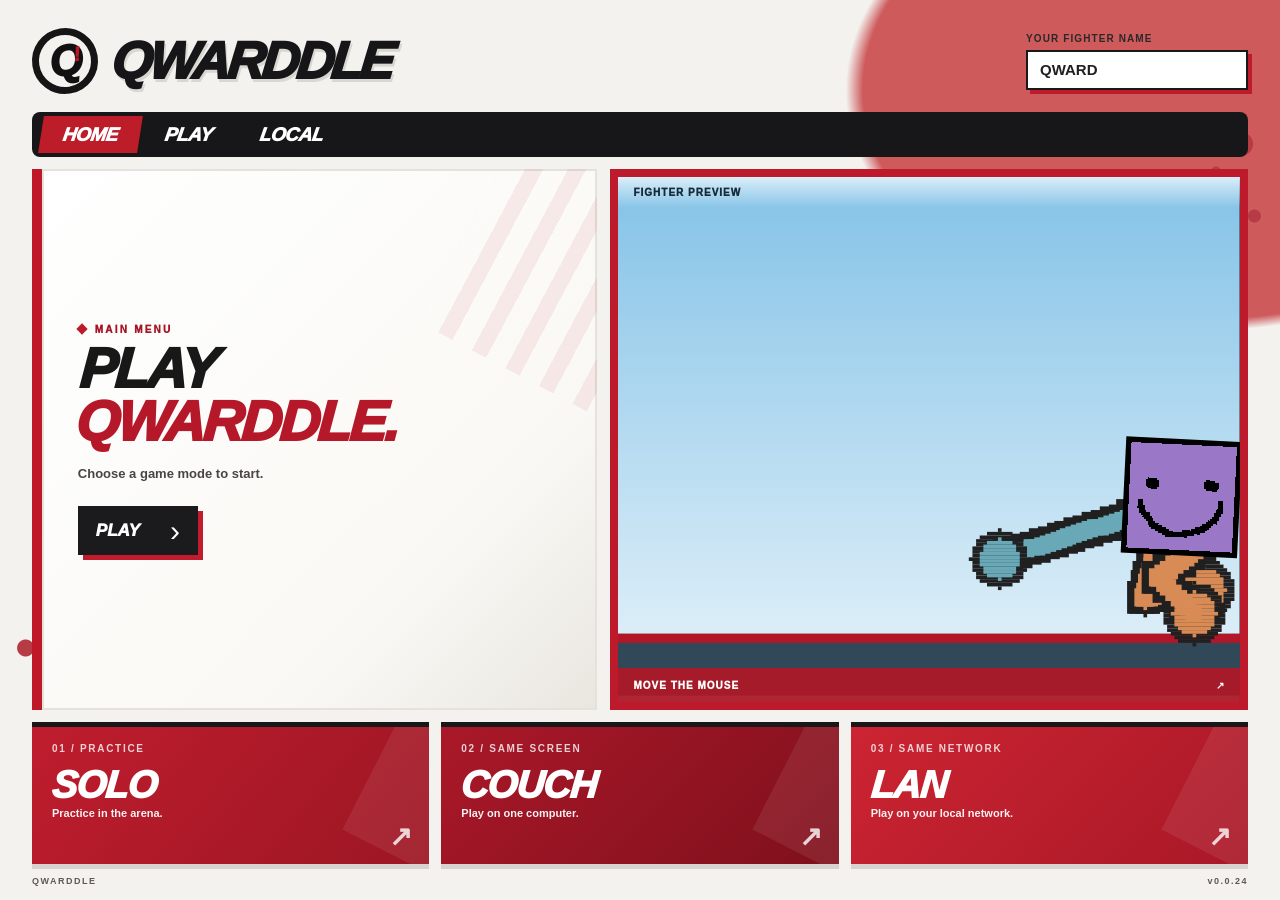
==== commit 76b81711: "Connect nausea WebGL postprocess to game canvas and LAN stream overlays" ====
--- a/index.html
+++ b/index.html
@@ -9,6 +9,7 @@
 </head>
 <body>
   <canvas id="game" class="inactive"></canvas>
+  <canvas id="gameNauseaWarp" class="nauseaWarp" aria-hidden="true"></canvas>
   <div id="dizzyOverlay" class="dizzyOverlay" aria-hidden="true"></div>
 
 
@@ -146,6 +147,7 @@
 
   <div id="lanClientScreen" class="screenLayer hidden lanClientLayer">
     <video id="lanVideo" class="lanVideo" autoplay playsinline muted></video>
+    <canvas id="lanNauseaWarp" class="nauseaWarp lanNauseaWarp" aria-hidden="true"></canvas>
     <div id="lanDizzyOverlay" class="dizzyOverlay lanDizzyOverlay" aria-hidden="true"></div>
     <div class="lanClientHud">
       <span id="lanClientStatus">CONNECTING...</span>
@@ -216,6 +218,7 @@
   <script src="src/game/FighterSlot.js"></script>
   <script src="src/game/RoundManager.js"></script>
   <script src="src/game/CameraEffects.js"></script>
+  <script src="src/game/NauseaWarp.js"></script>
   <script src="src/game/MenuDemo.js"></script>
   <script src="src/game/Language.js"></script>
   <script src="src/game/MapSelectionScreen.js"></script>
--- a/styles.css
+++ b/styles.css
@@ -170,3 +170,27 @@
 @media(prefers-reduced-motion:reduce) {
   .dizzyOverlay.active.purple {animation:none;transform:none}
 }
+
+
+/* Actual full-screen distortion. Source image comes from the Canvas2D game or
+   WebRTC video and is UV-warped on a transparent-to-input WebGL canvas.
+   Existing green/purple CSS layers only supply color, never scene movement. */
+.nauseaWarp {
+  display:none;
+  position:fixed;
+  inset:0;
+  width:100vw;
+  height:100vh;
+  z-index:8;
+  pointer-events:none;
+  image-rendering:pixelated;
+}
+.lanNauseaWarp {
+  position:absolute;
+  inset:auto;
+  width:0;
+  height:0;
+  z-index:1;
+}
+.lanDizzyOverlay {z-index:2}
+.lanClientHud {z-index:4}
--- a/menu-theme.css
+++ b/menu-theme.css
@@ -154,3 +154,26 @@
 #menu .menuHeroDescription{margin:15px 0 23px}
 #menu .menuSubtitle:empty{display:none}
 #menu .menuNavTag:empty{display:none}
+
+
+/* VS CPU options: compact, readable and consistent with the arcade setup UI. */
+.cpuSettings {
+  display:grid;
+  grid-template-columns:minmax(0,1fr) minmax(0,1fr) auto;
+  gap:12px;align-items:end;margin-top:16px;padding:16px;
+  border-left:7px solid #ba1d2c;background:#252327;color:#fff;
+}
+.cpuSettings label {display:flex;flex-direction:column;gap:7px;min-width:0;
+  font:900 10px Arial,Helvetica,sans-serif;letter-spacing:1.3px}
+.cpuSettings select {min-width:0;width:100%;height:43px;
+  background:#f6f4f0;color:#171719;border:2px solid #b9b6b1;
+  border-radius:0;font:800 13px Arial,Helvetica,sans-serif;padding:0 10px}
+.cpuSettings select:focus-visible {outline:3px solid #d73847;outline-offset:2px}
+.cpuSettings .continueButton {height:43px;min-width:135px;font-size:14px}
+#vsCpuBtn:focus-visible {outline:3px solid #c32132;outline-offset:3px}
+@media(max-width:640px) {
+  .cpuSettings {grid-template-columns:minmax(0,1fr) minmax(0,1fr)}
+  .cpuSettings .continueButton {grid-column:1 / -1;width:100%}
+  .modeGrid {grid-template-columns:repeat(3,minmax(0,1fr))}
+  .modeCard {font-size:clamp(12px,3vw,20px)}
+}
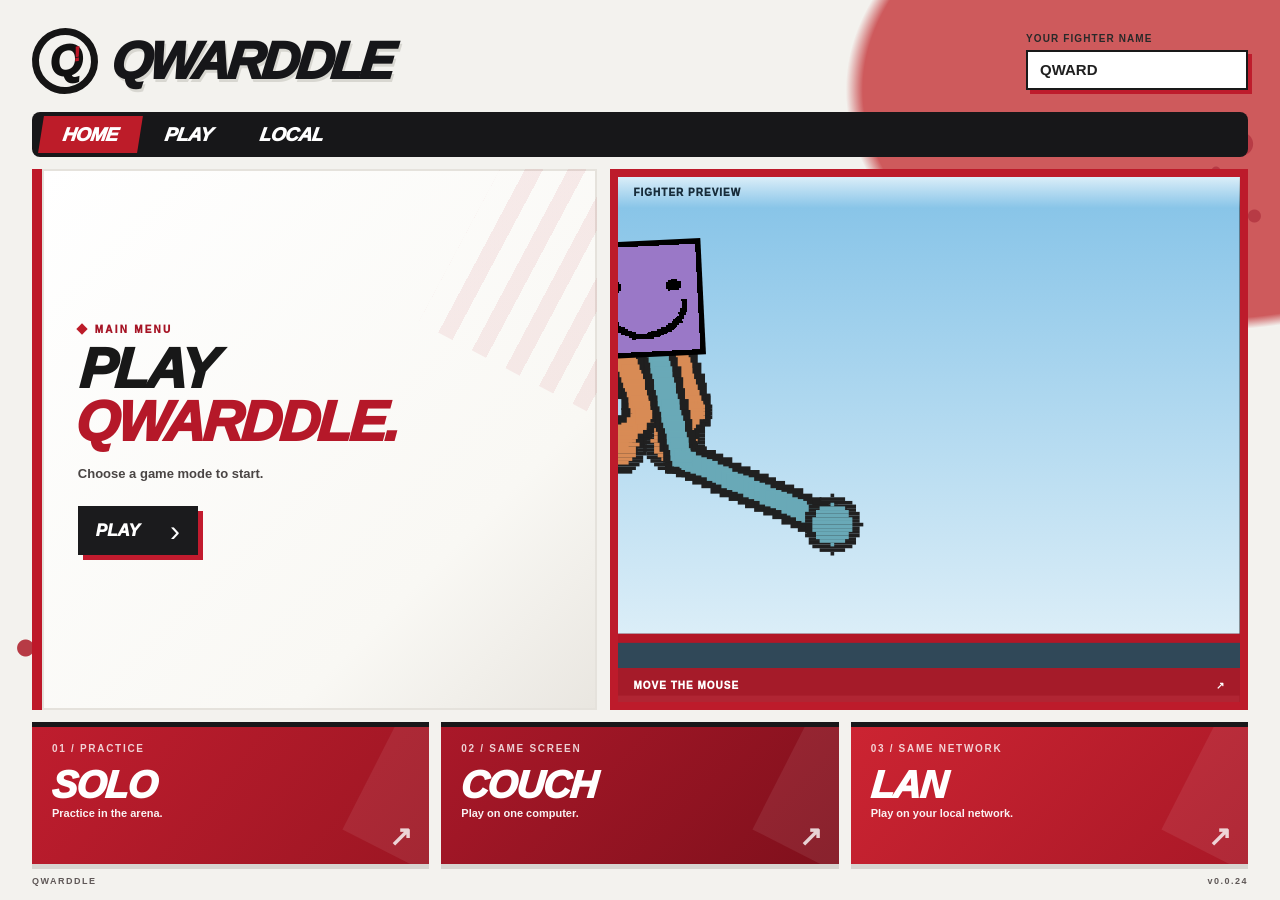
==== commit 731dc6f1: "Document nausea shader and directional tuck dash controls" ====
--- a/index.html
+++ b/index.html
@@ -151,7 +151,7 @@
     <div id="lanDizzyOverlay" class="dizzyOverlay lanDizzyOverlay" aria-hidden="true"></div>
     <div class="lanClientHud">
       <span id="lanClientStatus">CONNECTING...</span>
-      <span>WASD + MOUSE / LMB / RMB / Q / E</span>
+      <span>WASD + MOUSE / LMB / RMB DASH / Q / E</span>
     </div>
   </div>
 
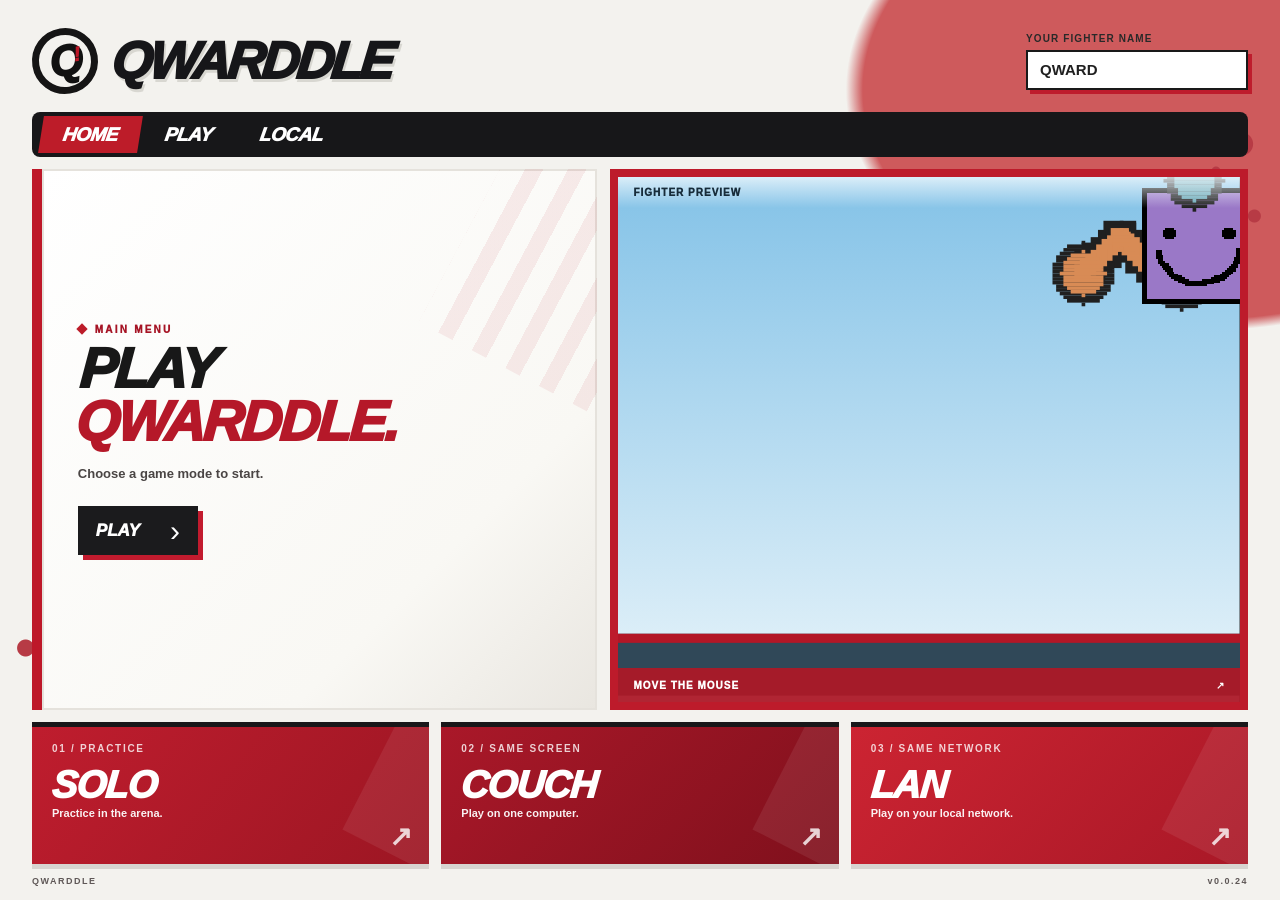
==== commit fa48fa38: "Complete CPU-3 match UI and remove nausea stripe overlays" ====
--- a/index.html
+++ b/index.html
@@ -11,6 +11,11 @@
   <canvas id="game" class="inactive"></canvas>
   <canvas id="gameNauseaWarp" class="nauseaWarp" aria-hidden="true"></canvas>
   <div id="dizzyOverlay" class="dizzyOverlay" aria-hidden="true"></div>
+  <div id="cpuMatchHud" class="cpuMatchHud hidden" aria-live="off">
+    <span id="cpuMatchScore">YOU 0 : 0 CPU</span>
+    <span id="cpuMatchInfo">NORMAL · MUSHROOM</span>
+    <button id="cpuRematchBtn" type="button">RESTART</button>
+  </div>
 
 
   <div id="menu" class="screenLayer menuLayer">
@@ -98,6 +103,21 @@
             <option value="wand">WAND</option>
             <option value="sake">SAKE</option>
             <option value="dagger">DAGGER</option>
+          </select>
+        </label>
+        <label>CPU COLOR
+          <select id="cpuAppearance">
+            <option value="rose" selected>ROSE</option>
+            <option value="blue">BLUE</option>
+            <option value="green">GREEN</option>
+            <option value="gray">GRAY</option>
+          </select>
+        </label>
+        <label>CPU START CHARGE
+          <select id="cpuStartCharge">
+            <option value="0" selected>0 (NORMAL)</option>
+            <option value="50">50 (TEST Q)</option>
+            <option value="100">100 (TEST E)</option>
           </select>
         </label>
         <button id="cpuStartBtn" class="continueButton" type="button">FIGHT CPU</button>
--- a/styles.css
+++ b/styles.css
@@ -129,9 +129,9 @@
 /* Client-only Mushroom nausea. Never baked into the host LAN video stream. */
 .dizzyOverlay {
   position:fixed;inset:0;z-index:9;pointer-events:none;opacity:0;
-  background:
-    radial-gradient(ellipse at 50% 50%,transparent 36%,rgba(79,150,105,.48) 105%),
-    repeating-linear-gradient(117deg,rgba(170,108,198,.15) 0 14px,transparent 14px 85px);
+  /* Color tint only. Visible scene movement is drawn on NauseaWarp canvas. */
+  background:radial-gradient(ellipse at 50% 50%,
+    rgba(95,165,119,.035) 5%,rgba(69,138,93,.32) 100%);
   filter:hue-rotate(0deg);
   transform:scale(1.02);
   will-change:transform,filter;
@@ -151,14 +151,10 @@
 
 /* M4 purple-burst exposure. Independent of the light green dizziness tint. */
 .dizzyOverlay.purple {
-  background:
-    radial-gradient(ellipse at center,
-      rgba(178,105,227,.28) 0%,
-      rgba(158,68,219,.38) 44%,
-      rgba(87,27,135,.92) 100%),
-    repeating-linear-gradient(112deg,
-      rgba(235,194,255,.18) 0 12px,
-      transparent 12px 82px);
+  background:radial-gradient(ellipse at center,
+    rgba(178,105,227,.12) 0%,
+    rgba(158,68,219,.22) 44%,
+    rgba(87,27,135,.75) 100%);
 }
 .dizzyOverlay.active.purple {
   animation:mushroom-purple-pulse 1.8s ease-in-out infinite alternate;
--- a/menu-theme.css
+++ b/menu-theme.css
@@ -177,3 +177,22 @@
   .modeGrid {grid-template-columns:repeat(3,minmax(0,1fr))}
   .modeCard {font-size:clamp(12px,3vw,20px)}
 }
+
+/* CPU-3 offers two rows of match setup without adding a separate screen. */
+.cpuSettings {grid-template-columns:repeat(2,minmax(0,1fr));}
+.cpuSettings .continueButton {grid-column:1 / -1;justify-self:stretch;width:100%}
+.cpuMatchHud {
+  position:fixed;top:12px;left:50%;transform:translateX(-50%);
+  z-index:7;display:flex;align-items:center;gap:13px;
+  padding:8px 10px;background:rgba(24,23,27,.91);border:2px solid #bd1b2b;
+  color:#fff;font:900 11px Arial,Helvetica,sans-serif;white-space:nowrap;
+  pointer-events:auto;box-shadow:0 3px 0 #151515
+}
+.cpuMatchHud #cpuMatchInfo {font-size:9px;color:#ded3d4}
+.cpuMatchHud button {cursor:pointer;background:#bc1c2c;color:#fff;padding:7px 10px;font-weight:900}
+.cpuMatchHud button:hover,.cpuMatchHud button:focus-visible {background:#e03949}
+@media(max-width:650px) {
+  .cpuMatchHud {top:7px;gap:5px;padding:5px;font-size:9px}
+  .cpuMatchHud #cpuMatchInfo {font-size:8px}
+  .cpuMatchHud button {padding:5px}
+}
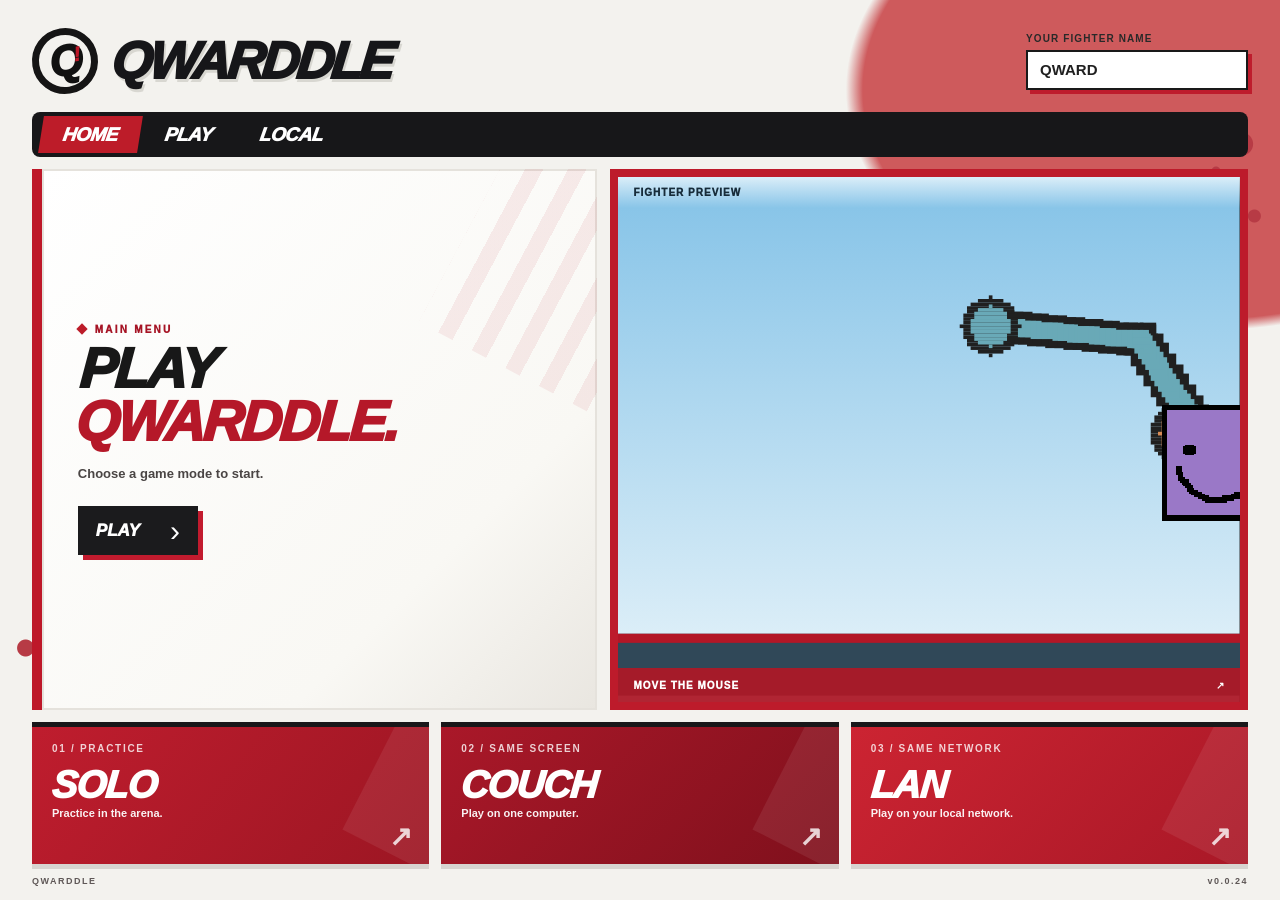
==== commit d17bb0a5: "Integrate Cleaver and reusable Hemorrhage in index.html" ====
--- a/index.html
+++ b/index.html
@@ -103,6 +103,7 @@
             <option value="wand">WAND</option>
             <option value="sake">SAKE</option>
             <option value="dagger">DAGGER</option>
+            <option value="cleaver">CLEAVER</option>
           </select>
         </label>
         <label>CPU COLOR
@@ -232,6 +233,7 @@
   <script src="src/combat/Sake.js"></script>
   <script src="src/combat/Dagger.js"></script>
   <script src="src/combat/Mushroom.js"></script>
+  <script src="src/combat/Cleaver.js"></script>
   <script src="src/combat/WeaponRegistry.js"></script>
   <script src="src/player/Player.js"></script>
   <script src="src/actors/Ragdoll.js"></script>
--- a/menu-theme.css
+++ b/menu-theme.css
@@ -183,7 +183,7 @@
 .cpuSettings .continueButton {grid-column:1 / -1;justify-self:stretch;width:100%}
 .cpuMatchHud {
   position:fixed;top:12px;left:50%;transform:translateX(-50%);
-  z-index:7;display:flex;align-items:center;gap:13px;
+  z-index:12;display:flex;align-items:center;gap:13px;
   padding:8px 10px;background:rgba(24,23,27,.91);border:2px solid #bd1b2b;
   color:#fff;font:900 11px Arial,Helvetica,sans-serif;white-space:nowrap;
   pointer-events:auto;box-shadow:0 3px 0 #151515
